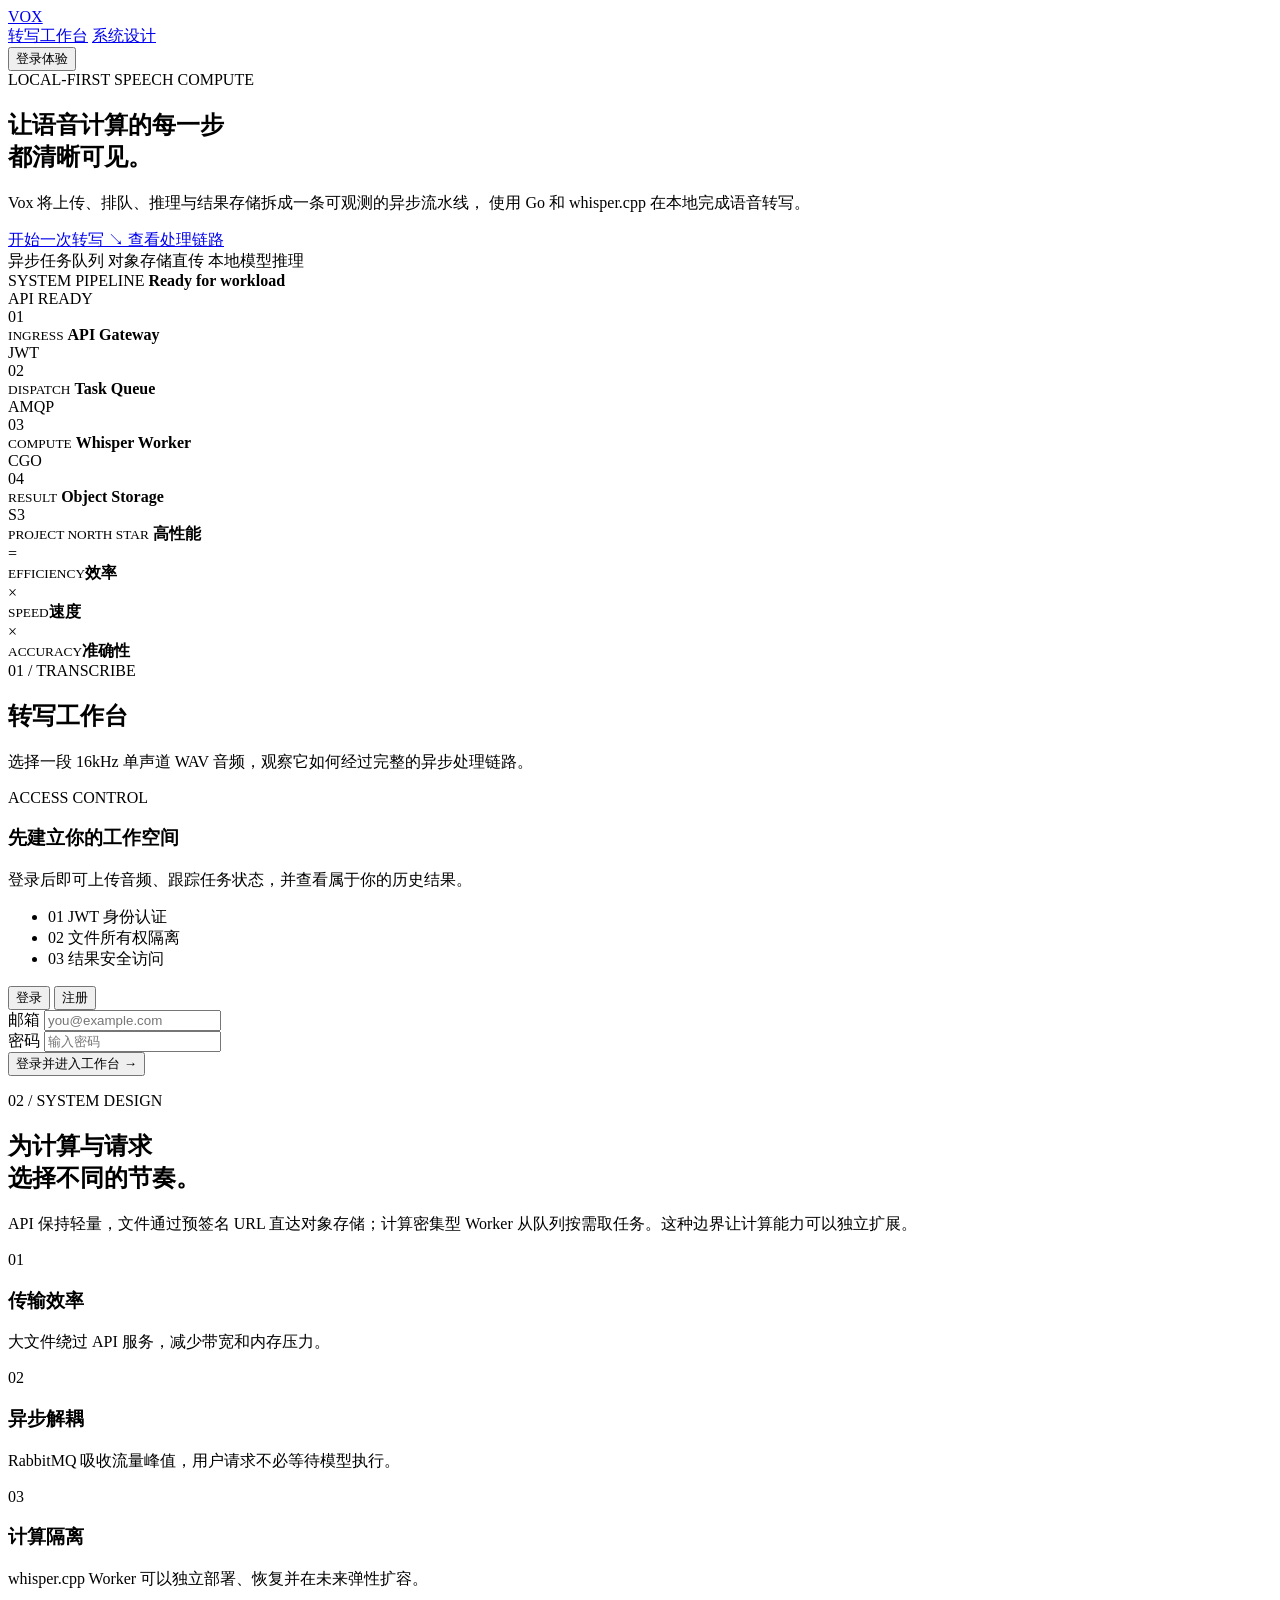
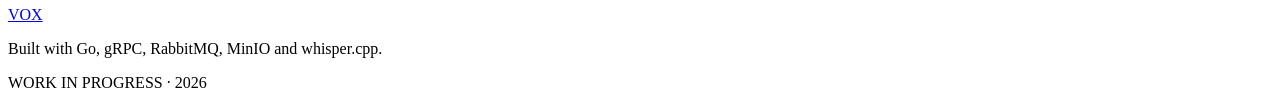
==== 01_apiService/web/assets/index.html @ 425118bf "feat: beautify frontend web page" ====
<!doctype html>
<html lang="zh-CN">
  <head>
    <meta charset="utf-8">
    <meta name="viewport" content="width=device-width, initial-scale=1">
    <meta name="description" content="Vox — 可观测、可弹性伸缩的本地语音转写平台">
    <meta name="theme-color" content="#07100f">
    <title>Vox · 本地语音计算平台</title>
    <link rel="stylesheet" href="/assets/styles.css">
  </head>
  <body>
    <div class="page-glow page-glow-one" aria-hidden="true"></div>
    <div class="page-glow page-glow-two" aria-hidden="true"></div>

    <header class="site-header">
      <a class="brand" href="#top" aria-label="返回 Vox 首页">
        <span class="brand-mark" aria-hidden="true">
          <span></span><span></span><span></span><span></span>
        </span>
        <span class="brand-word">VOX</span>
      </a>

      <nav class="site-nav" aria-label="主导航">
        <a href="#workspace">转写工作台</a>
        <a href="#architecture">系统设计</a>
      </nav>

      <div class="account-area">
        <button class="account-button" id="account-button" type="button">
          <span class="account-dot" aria-hidden="true"></span>
          <span id="account-label">登录体验</span>
        </button>
        <button class="text-button" id="logout-button" type="button" hidden>退出</button>
      </div>
    </header>

    <main id="top">
      <section class="hero section-shell">
        <div class="hero-copy">
          <div class="eyebrow">
            <span class="live-dot" aria-hidden="true"></span>
            LOCAL-FIRST SPEECH COMPUTE
          </div>
          <h1>让语音计算的每一步<br><span>都清晰可见。</span></h1>
          <p class="hero-lead">
            Vox 将上传、排队、推理与结果存储拆成一条可观测的异步流水线，
            使用 Go 和 whisper.cpp 在本地完成语音转写。
          </p>

          <div class="hero-actions">
            <a class="primary-action" href="#workspace">
              开始一次转写
              <span aria-hidden="true">↘</span>
            </a>
            <a class="secondary-action" href="#architecture">查看处理链路</a>
          </div>

          <div class="capability-list" aria-label="核心能力">
            <span>异步任务队列</span>
            <span>对象存储直传</span>
            <span>本地模型推理</span>
          </div>
        </div>

        <div class="hero-system" aria-label="Vox 系统处理流程">
          <div class="system-topline">
            <div>
              <span class="system-kicker">SYSTEM PIPELINE</span>
              <strong>Ready for workload</strong>
            </div>
            <span class="ready-badge"><i></i> API READY</span>
          </div>

          <div class="pipeline">
            <div class="pipeline-node">
              <span class="node-index">01</span>
              <div>
                <small>INGRESS</small>
                <strong>API Gateway</strong>
              </div>
              <span class="node-state">JWT</span>
            </div>
            <div class="pipeline-link" aria-hidden="true"><span></span></div>
            <div class="pipeline-node">
              <span class="node-index">02</span>
              <div>
                <small>DISPATCH</small>
                <strong>Task Queue</strong>
              </div>
              <span class="node-state">AMQP</span>
            </div>
            <div class="pipeline-link" aria-hidden="true"><span></span></div>
            <div class="pipeline-node node-highlight">
              <span class="node-index">03</span>
              <div>
                <small>COMPUTE</small>
                <strong>Whisper Worker</strong>
              </div>
              <span class="node-state">CGO</span>
            </div>
            <div class="pipeline-link" aria-hidden="true"><span></span></div>
            <div class="pipeline-node">
              <span class="node-index">04</span>
              <div>
                <small>RESULT</small>
                <strong>Object Storage</strong>
              </div>
              <span class="node-state">S3</span>
            </div>
          </div>

          <div class="performance-equation">
            <div>
              <small>PROJECT NORTH STAR</small>
              <strong>高性能</strong>
            </div>
            <span>=</span>
            <div><small>EFFICIENCY</small><strong>效率</strong></div>
            <span>×</span>
            <div><small>SPEED</small><strong>速度</strong></div>
            <span>×</span>
            <div><small>ACCURACY</small><strong>准确性</strong></div>
          </div>
        </div>
      </section>

      <section class="workspace-section" id="workspace">
        <div class="section-heading section-shell">
          <div>
            <span class="section-number">01 / TRANSCRIBE</span>
            <h2>转写工作台</h2>
          </div>
          <p>选择一段 16kHz 单声道 WAV 音频，观察它如何经过完整的异步处理链路。</p>
        </div>

        <div class="auth-card section-shell" id="auth-card">
          <div class="auth-intro">
            <span class="section-number">ACCESS CONTROL</span>
            <h3>先建立你的工作空间</h3>
            <p>登录后即可上传音频、跟踪任务状态，并查看属于你的历史结果。</p>
            <ul>
              <li><span>01</span> JWT 身份认证</li>
              <li><span>02</span> 文件所有权隔离</li>
              <li><span>03</span> 结果安全访问</li>
            </ul>
          </div>

          <div class="auth-form-panel">
            <div class="auth-tabs" role="tablist" aria-label="身份验证方式">
              <button class="auth-tab is-active" id="login-tab" type="button" role="tab" aria-selected="true">登录</button>
              <button class="auth-tab" id="signup-tab" type="button" role="tab" aria-selected="false">注册</button>
            </div>

            <form id="auth-form">
              <div class="field-group">
                <label for="email">邮箱</label>
                <input id="email" name="email" type="email" autocomplete="email" placeholder="you@example.com" required>
              </div>
              <div class="field-group">
                <label for="password">密码</label>
                <input id="password" name="password" type="password" autocomplete="current-password" placeholder="输入密码" required>
              </div>
              <button class="form-submit" id="auth-submit" type="submit">
                <span>登录并进入工作台</span>
                <span aria-hidden="true">→</span>
              </button>
              <p class="form-message" id="auth-message" aria-live="polite"></p>
            </form>
          </div>
        </div>

        <div class="workbench section-shell" id="workbench" hidden>
          <div class="upload-panel panel">
            <div class="panel-header">
              <div>
                <span class="panel-kicker">INPUT</span>
                <h3>选择音频</h3>
              </div>
              <span class="format-badge">WAV · 16kHz · MONO</span>
            </div>

            <div class="drop-zone" id="drop-zone" tabindex="0" role="button" aria-label="选择或拖入 WAV 音频">
              <input id="file-input" type="file" accept=".wav,audio/wav" hidden>
              <div class="drop-visual" aria-hidden="true">
                <span></span><span></span><span></span><span></span><span></span>
              </div>
              <strong>将音频拖到这里</strong>
              <p>或点击浏览本地文件</p>
              <button class="browse-button" id="browse-button" type="button">选择 WAV 文件</button>
            </div>

            <div class="selected-file" id="selected-file" hidden>
              <div class="file-icon" aria-hidden="true">WAV</div>
              <div class="file-main">
                <strong id="selected-file-name"></strong>
                <span id="selected-file-meta"></span>
              </div>
              <button class="remove-file" id="remove-file" type="button" aria-label="移除所选文件">×</button>
            </div>

            <audio class="audio-preview" id="audio-preview" controls hidden></audio>

            <button class="transcribe-button" id="transcribe-button" type="button" disabled>
              <span>开始异步转写</span>
              <span class="button-wave" aria-hidden="true"><i></i><i></i><i></i><i></i></span>
            </button>

            <p class="input-note">
              当前推理器要求 16kHz 单声道 WAV；通用音频格式转换将在后续版本加入。
            </p>
          </div>

          <div class="progress-panel panel">
            <div class="panel-header">
              <div>
                <span class="panel-kicker">PIPELINE</span>
                <h3>处理进度</h3>
              </div>
              <span class="task-id" id="task-id">等待任务</span>
            </div>

            <ol class="task-steps" id="task-steps">
              <li data-step="upload">
                <span class="step-marker">01</span>
                <div>
                  <strong>直传对象存储</strong>
                  <small>通过预签名 URL 上传音频</small>
                </div>
                <span class="step-status">等待</span>
              </li>
              <li data-step="queue">
                <span class="step-marker">02</span>
                <div>
                  <strong>创建异步任务</strong>
                  <small>记录任务并投递至 RabbitMQ</small>
                </div>
                <span class="step-status">等待</span>
              </li>
              <li data-step="transcribe">
                <span class="step-marker">03</span>
                <div>
                  <strong>本地模型推理</strong>
                  <small>Worker 使用 whisper.cpp 转写</small>
                </div>
                <span class="step-status">等待</span>
              </li>
              <li data-step="result">
                <span class="step-marker">04</span>
                <div>
                  <strong>读取转写结果</strong>
                  <small>安全下载属于当前用户的结果</small>
                </div>
                <span class="step-status">等待</span>
              </li>
            </ol>

            <div class="progress-summary">
              <div>
                <small>当前状态</small>
                <strong id="current-status">等待音频</strong>
              </div>
              <div>
                <small>本次耗时</small>
                <strong id="elapsed-time">—</strong>
              </div>
            </div>
          </div>
        </div>

        <div class="result-card section-shell" id="result-card" hidden>
          <div class="result-topline">
            <div>
              <span class="section-number">TRANSCRIPT READY</span>
              <h3>转写结果</h3>
            </div>
            <div class="result-actions">
              <button id="copy-result" type="button">复制文本</button>
              <button id="download-result" type="button">下载结果</button>
            </div>
          </div>

          <div class="result-layout">
            <div class="transcript-box">
              <p id="transcript-text"></p>
            </div>
            <aside class="result-metrics" aria-label="本次任务摘要">
              <div><small>END-TO-END</small><strong id="result-duration">—</strong></div>
              <div><small>AUDIO LENGTH</small><strong id="audio-duration">—</strong></div>
              <div><small>MODEL</small><strong>whisper.cpp / tiny</strong></div>
              <div><small>STATUS</small><strong class="success-text">Completed</strong></div>
            </aside>
          </div>
        </div>

        <div class="history-card section-shell" id="history-card" hidden>
          <div class="history-heading">
            <div>
              <span class="section-number">RECENT ACTIVITY</span>
              <h3>最近任务</h3>
            </div>
            <button id="refresh-tasks" type="button">刷新</button>
          </div>
          <div class="task-list" id="task-list">
            <p class="empty-state">还没有任务，上传第一段音频开始体验。</p>
          </div>
        </div>
      </section>

      <section class="architecture-section" id="architecture">
        <div class="section-shell architecture-grid">
          <div class="architecture-copy">
            <span class="section-number">02 / SYSTEM DESIGN</span>
            <h2>为计算与请求<br>选择不同的节奏。</h2>
            <p>
              API 保持轻量，文件通过预签名 URL 直达对象存储；计算密集型 Worker
              从队列按需取任务。这种边界让计算能力可以独立扩展。
            </p>
          </div>
          <div class="architecture-points">
            <article>
              <span>01</span>
              <div><h3>传输效率</h3><p>大文件绕过 API 服务，减少带宽和内存压力。</p></div>
            </article>
            <article>
              <span>02</span>
              <div><h3>异步解耦</h3><p>RabbitMQ 吸收流量峰值，用户请求不必等待模型执行。</p></div>
            </article>
            <article>
              <span>03</span>
              <div><h3>计算隔离</h3><p>whisper.cpp Worker 可以独立部署、恢复并在未来弹性扩容。</p></div>
            </article>
          </div>
        </div>
      </section>
    </main>

    <footer class="site-footer section-shell">
      <a class="brand footer-brand" href="#top">
        <span class="brand-mark" aria-hidden="true">
          <span></span><span></span><span></span><span></span>
        </span>
        <span class="brand-word">VOX</span>
      </a>
      <p>Built with Go, gRPC, RabbitMQ, MinIO and whisper.cpp.</p>
      <span>WORK IN PROGRESS · 2026</span>
    </footer>

    <div class="toast" id="toast" role="status" aria-live="polite" hidden></div>
    <script src="/assets/app.js" defer></script>
  </body>
</html>
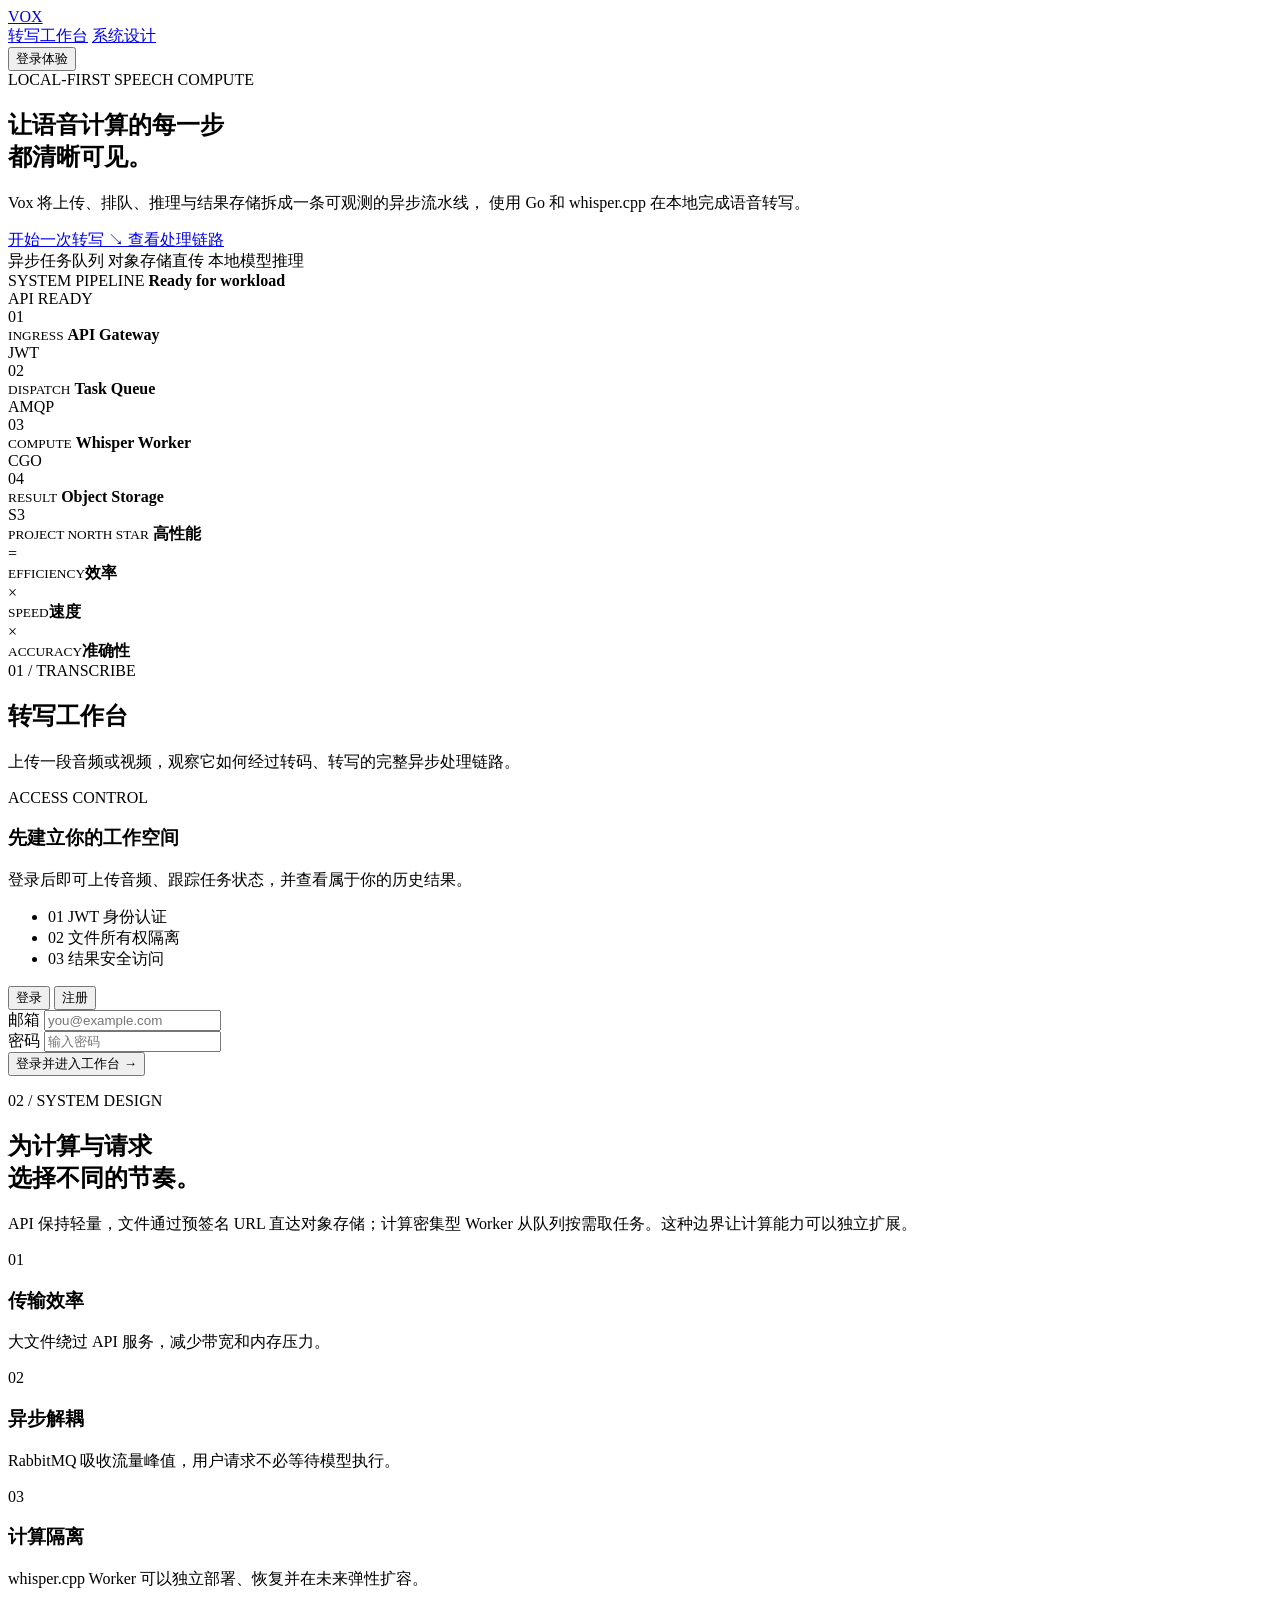
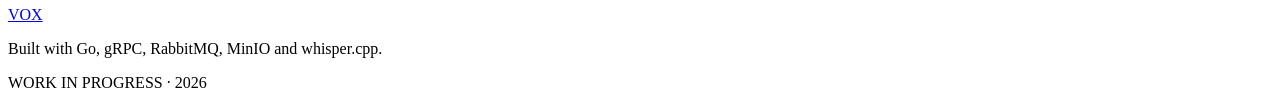
==== commit ab4abd66: "chore: adjust frontend txt to satisfy transcode feature" ====
--- a/01_apiService/web/assets/index.html
+++ b/01_apiService/web/assets/index.html
@@ -6,6 +6,9 @@
     <meta name="description" content="Vox — 可观测、可弹性伸缩的本地语音转写平台">
     <meta name="theme-color" content="#07100f">
     <title>Vox · 本地语音计算平台</title>
+    <!-- Warm up DNS/TCP/TLS to object storage while the user picks a file, so
+         the first upload does not pay for a cold connection. -->
+    <link rel="preconnect" href="https://vox-media.oss-cn-shanghai.aliyuncs.com" crossorigin>
     <link rel="stylesheet" href="/assets/styles.css">
   </head>
   <body>
@@ -130,7 +133,7 @@
             <span class="section-number">01 / TRANSCRIBE</span>
             <h2>转写工作台</h2>
           </div>
-          <p>选择一段 16kHz 单声道 WAV 音频，观察它如何经过完整的异步处理链路。</p>
+          <p>上传一段音频或视频，观察它如何经过转码、转写的完整异步处理链路。</p>
         </div>
 
         <div class="auth-card section-shell" id="auth-card">
@@ -174,23 +177,23 @@
             <div class="panel-header">
               <div>
                 <span class="panel-kicker">INPUT</span>
-                <h3>选择音频</h3>
-              </div>
-              <span class="format-badge">WAV · 16kHz · MONO</span>
-            </div>
-
-            <div class="drop-zone" id="drop-zone" tabindex="0" role="button" aria-label="选择或拖入 WAV 音频">
-              <input id="file-input" type="file" accept=".wav,audio/wav" hidden>
+                <h3>选择音频或视频</h3>
+              </div>
+              <span class="format-badge">AUDIO · VIDEO</span>
+            </div>
+
+            <div class="drop-zone" id="drop-zone" tabindex="0" role="button" aria-label="选择或拖入音频或视频">
+              <input id="file-input" type="file" accept="audio/*,video/*" hidden>
               <div class="drop-visual" aria-hidden="true">
                 <span></span><span></span><span></span><span></span><span></span>
               </div>
-              <strong>将音频拖到这里</strong>
+              <strong>将音频或视频拖到这里</strong>
               <p>或点击浏览本地文件</p>
-              <button class="browse-button" id="browse-button" type="button">选择 WAV 文件</button>
+              <button class="browse-button" id="browse-button" type="button">选择文件</button>
             </div>
 
             <div class="selected-file" id="selected-file" hidden>
-              <div class="file-icon" aria-hidden="true">WAV</div>
+              <div class="file-icon" id="selected-file-icon" aria-hidden="true">FILE</div>
               <div class="file-main">
                 <strong id="selected-file-name"></strong>
                 <span id="selected-file-meta"></span>
@@ -206,7 +209,7 @@
             </button>
 
             <p class="input-note">
-              当前推理器要求 16kHz 单声道 WAV；通用音频格式转换将在后续版本加入。
+              常见音视频格式都可以直接上传，系统会先自动转码成 16kHz 单声道，再交给 whisper 转写。
             </p>
           </div>
 
@@ -281,12 +284,19 @@
 
           <div class="result-layout">
             <div class="transcript-box">
-              <p id="transcript-text"></p>
+              <div class="result-player">
+                <div>
+                  <span class="panel-kicker">TIMELINE</span>
+                  <strong>点击时间戳，从对应位置播放</strong>
+                </div>
+                <audio id="result-audio" controls preload="metadata"></audio>
+              </div>
+              <div class="transcript-segments" id="transcript-text" aria-live="polite"></div>
             </div>
             <aside class="result-metrics" aria-label="本次任务摘要">
               <div><small>END-TO-END</small><strong id="result-duration">—</strong></div>
               <div><small>AUDIO LENGTH</small><strong id="audio-duration">—</strong></div>
-              <div><small>MODEL</small><strong>whisper.cpp / tiny</strong></div>
+              <div><small>MODEL</small><strong>whisper.cpp</strong></div>
               <div><small>STATUS</small><strong class="success-text">Completed</strong></div>
             </aside>
           </div>
